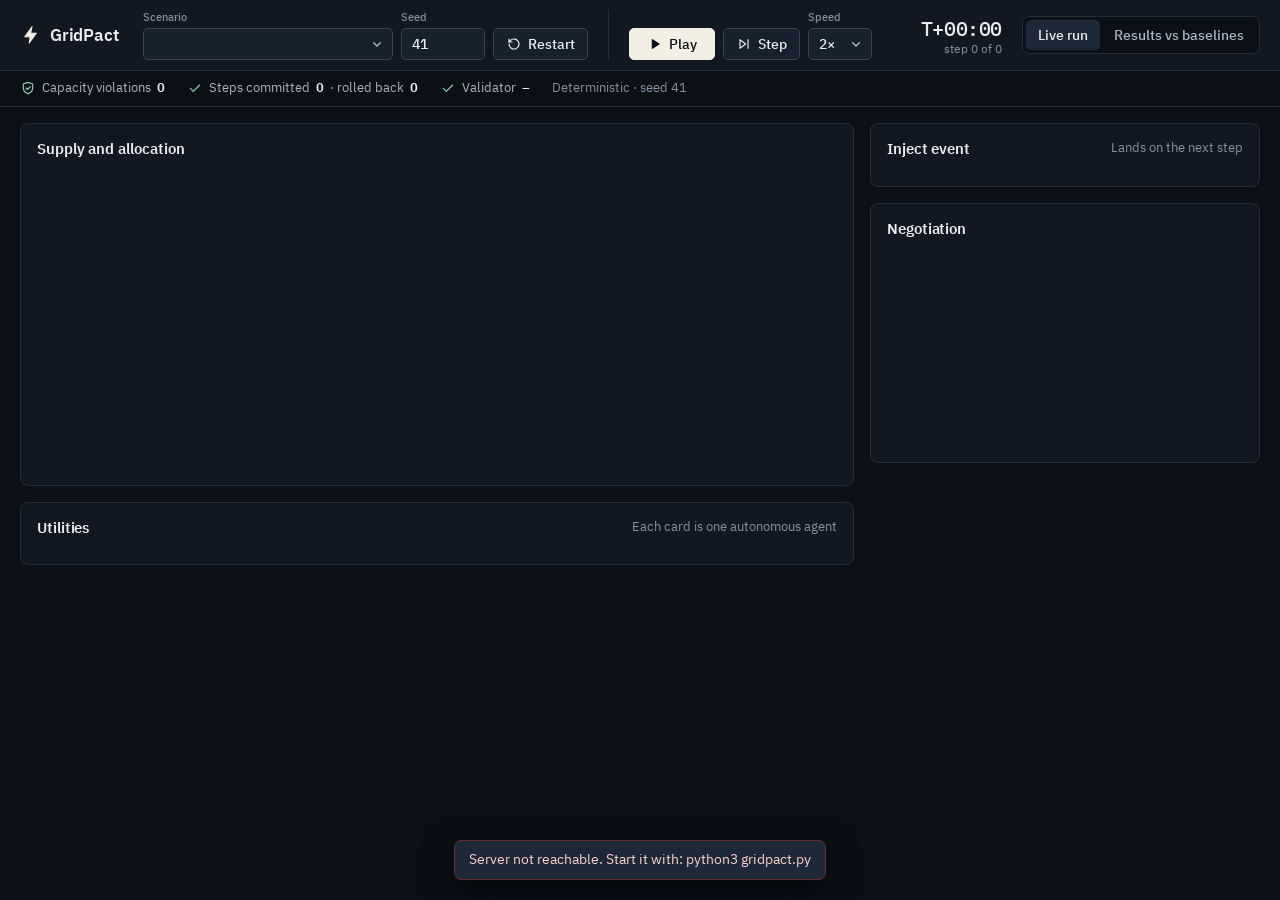
==== web/index.html @ be830354 "Phase A: simulation engine, negotiating agents, validator, invariant tests, dashboard - Python stdli" ====
<!doctype html>
<html lang="en">
<head>
<meta charset="utf-8">
<meta name="viewport" content="width=device-width, initial-scale=1">
<title>GridPact</title>
<meta name="description" content="Decentralized power negotiation between city utilities during a disaster.">
<link rel="icon" href="data:image/svg+xml,%3Csvg xmlns='http://www.w3.org/2000/svg' viewBox='0 0 32 32'%3E%3Crect width='32' height='32' rx='7' fill='%230b1017'/%3E%3Cpath d='M18 4 8 18h7l-2 10 11-15h-7z' fill='%23f3efe4'/%3E%3C/svg%3E">
<link rel="stylesheet" href="styles.css">
</head>
<body>
<svg width="0" height="0" style="position:absolute" aria-hidden="true">
  <defs>
    <!-- One authored icon set: 24px grid, 1.75 stroke, round joins. -->
    <symbol id="i-hospital" viewBox="0 0 24 24"><rect x="4" y="4" width="16" height="16" rx="3"/><path d="M12 8v8M8 12h8"/></symbol>
    <symbol id="i-water" viewBox="0 0 24 24"><path d="M12 3.5c3.2 4 5.5 7.2 5.5 10.2a5.5 5.5 0 0 1-11 0c0-3 2.3-6.2 5.5-10.2Z"/></symbol>
    <symbol id="i-emergency" viewBox="0 0 24 24"><path d="M7 17v-5a5 5 0 0 1 10 0v5"/><path d="M5 17h14v3H5zM12 3v2M4.2 7.2l1.4 1.4M19.8 7.2l-1.4 1.4"/></symbol>
    <symbol id="i-telecom" viewBox="0 0 24 24"><path d="M12 10v11M9 21h6M8.5 7.5a5 5 0 0 0 0 5M15.5 7.5a5 5 0 0 1 0 5M6 5a8.5 8.5 0 0 0 0 10M18 5a8.5 8.5 0 0 1 0 10"/><circle cx="12" cy="10" r="1.2"/></symbol>
    <symbol id="i-shelter" viewBox="0 0 24 24"><path d="M3.5 11 12 4l8.5 7M6 9.5V20h12V9.5M10 20v-5h4v5"/></symbol>
    <symbol id="i-play" viewBox="0 0 24 24"><path d="M8 5.5v13l10-6.5z"/></symbol>
    <symbol id="i-pause" viewBox="0 0 24 24"><path d="M8.5 5.5v13M15.5 5.5v13"/></symbol>
    <symbol id="i-step" viewBox="0 0 24 24"><path d="M6 5.5v13l8.5-6.5zM18 5.5v13"/></symbol>
    <symbol id="i-reset" viewBox="0 0 24 24"><path d="M4.5 12a7.5 7.5 0 1 0 2.2-5.3L4.5 9"/><path d="M4.5 4.5V9H9"/></symbol>
    <symbol id="i-down" viewBox="0 0 24 24"><path d="M12 5v14M6.5 13.5 12 19l5.5-5.5"/></symbol>
    <symbol id="i-lock" viewBox="0 0 24 24"><rect x="5.5" y="10.5" width="13" height="9.5" rx="2"/><path d="M8.5 10.5V8a3.5 3.5 0 0 1 7 0v2.5"/></symbol>
    <symbol id="i-check" viewBox="0 0 24 24"><path d="m5 12.5 4.5 4.5L19 7.5"/></symbol>
    <symbol id="i-alert" viewBox="0 0 24 24"><path d="M12 4 2.8 19.5h18.4z"/><path d="M12 10v4.5M12 17.2v.1"/></symbol>
    <symbol id="i-x" viewBox="0 0 24 24"><path d="M6.5 6.5l11 11M17.5 6.5l-11 11"/></symbol>
    <symbol id="i-bolt" viewBox="0 0 24 24"><path d="M13 3 5 14h6l-1 7 8-11h-6z"/></symbol>
    <symbol id="i-shield" viewBox="0 0 24 24"><path d="M12 3.5 5 6v5.5c0 4.3 3 7.6 7 9 4-1.4 7-4.7 7-9V6z"/><path d="m9 12 2.2 2.2L15.5 10"/></symbol>
    <symbol id="i-handshake" viewBox="0 0 24 24"><path d="M3 12.5 7 8.5l3 1 2-1.5 3 .2 6 4.3M3 12.5l5.5 5 1.5-1.5 1.5 1.5 1.5-1.5 1.5 1.5 4.5-4.5M10 9.5l-2.5 3 1.5 1.5"/></symbol>
    <pattern id="hatch" width="7" height="7" patternUnits="userSpaceOnUse" patternTransform="rotate(45)">
      <rect width="7" height="7" fill="var(--deficit-bg)"/>
      <line x1="0.5" y1="0" x2="0.5" y2="7" stroke="var(--deficit)" stroke-width="1.2" stroke-opacity="0.6"/>
    </pattern>
  </defs>
</svg>

<header class="bar">
  <div class="brand">
    <svg class="brand-mark" viewBox="0 0 24 24" aria-hidden="true"><use href="#i-bolt"/></svg>
    <span class="brand-name">GridPact</span>
  </div>

  <div class="run-setup" role="group" aria-label="Run setup">
    <label class="field">
      <span class="field-label">Scenario</span>
      <select id="scenario"></select>
    </label>
    <label class="field field-seed">
      <span class="field-label">Seed</span>
      <input id="seed" type="number" inputmode="numeric" min="0" max="999999" value="41">
    </label>
    <button id="restart" class="btn" type="button" title="Start a fresh run with this scenario and seed">
      <svg aria-hidden="true"><use href="#i-reset"/></svg><span>Restart</span>
    </button>
  </div>

  <div class="transport" role="group" aria-label="Playback">
    <button id="play" class="btn btn-primary" type="button" aria-pressed="false">
      <svg aria-hidden="true"><use href="#i-play"/></svg><span>Play</span>
    </button>
    <button id="step" class="btn" type="button" title="Advance one 15-minute step (→ key)">
      <svg aria-hidden="true"><use href="#i-step"/></svg><span>Step</span>
    </button>
    <label class="field field-speed">
      <span class="field-label">Speed</span>
      <select id="speed">
        <option value="900">1×</option>
        <option value="450" selected>2×</option>
        <option value="200">4×</option>
        <option value="80">10×</option>
      </select>
    </label>
  </div>

  <div class="clock" aria-live="polite">
    <span class="clock-time" id="clock">T+00:00</span>
    <span class="clock-sub" id="clock-sub">step 0 of 0</span>
  </div>

  <nav class="tabs" role="tablist" aria-label="View">
    <button role="tab" id="tab-live" class="tab" aria-selected="true" aria-controls="view-live">Live run</button>
    <button role="tab" id="tab-results" class="tab" aria-selected="false" aria-controls="view-results">Results vs baselines</button>
  </nav>
</header>

<div class="guarantees" aria-label="Hard guarantees, checked every step">
  <span class="g-item" id="g-capacity"><svg aria-hidden="true"><use href="#i-shield"/></svg>Capacity violations <b id="g-viol">0</b></span>
  <span class="g-item" id="g-atomic"><svg aria-hidden="true"><use href="#i-check"/></svg>Steps committed <b id="g-commit">0</b> · rolled back <b id="g-roll">0</b></span>
  <span class="g-item"><svg aria-hidden="true"><use href="#i-check"/></svg>Validator <b id="g-checks">–</b></span>
  <span class="g-item g-seed" id="g-seed">Deterministic · seed 41</span>
</div>

<main>
  <section id="view-live" class="view view-live" role="tabpanel" aria-labelledby="tab-live">
    <div class="col-main">
      <section class="panel panel-chart" aria-labelledby="chart-title">
        <div class="panel-head">
          <div>
            <h2 id="chart-title">Supply and allocation</h2>
            <p class="scenario-desc" id="scenario-desc"></p>
          </div>
          <div class="chart-readout" id="readout"></div>
        </div>
        <div class="legend" id="legend"></div>
        <div class="chart" id="chart" role="img" aria-label="Power supply and allocations over time"></div>
      </section>

      <section class="panel panel-agents" aria-labelledby="agents-title">
        <div class="panel-head">
          <h2 id="agents-title">Utilities</h2>
          <span class="panel-note" id="agents-note">Each card is one autonomous agent</span>
        </div>
        <div id="agents" class="agents"></div>
      </section>
    </div>

    <aside class="col-side">
      <section class="panel panel-inject" aria-labelledby="inject-title">
        <div class="panel-head">
          <h2 id="inject-title">Inject event</h2>
          <span class="panel-note">Lands on the next step</span>
        </div>
        <div id="inject" class="inject-list"></div>
        <div id="inject-queue" class="inject-queue" aria-live="polite"></div>
      </section>

      <section class="panel panel-log" aria-labelledby="log-title">
        <div class="panel-head">
          <h2 id="log-title">Negotiation</h2>
          <button id="narrate" class="btn btn-small" type="button" hidden>Narrate step</button>
        </div>
        <div id="narration" class="narration" hidden></div>
        <div id="log" class="log" tabindex="0" aria-label="Negotiation log, newest first"></div>
      </section>
    </aside>
  </section>

  <section id="view-results" class="view view-results" role="tabpanel" aria-labelledby="tab-results" hidden>
    <div id="results"></div>
  </section>
</main>

<div id="toast" class="toast" role="status" aria-live="polite" hidden></div>
<script src="charts.js"></script>
<script src="app.js"></script>
</body>
</html>
---- web/styles.css ----
/* GridPact: night-shift grid control room.
   Ink-blue ground, ivory for the system's own voice, amber/red only for real
   trouble. Agent hues are a validated CVD-safe order (blue, aqua, violet,
   magenta, green) that deliberately avoids the status hues. */

@font-face { font-family: "Plex"; src: url("fonts/plex-sans-400.woff2") format("woff2"); font-weight: 400; font-display: swap; }
@font-face { font-family: "Plex"; src: url("fonts/plex-sans-500.woff2") format("woff2"); font-weight: 500; font-display: swap; }
@font-face { font-family: "Plex"; src: url("fonts/plex-sans-600.woff2") format("woff2"); font-weight: 600; font-display: swap; }
@font-face { font-family: "Plex Mono"; src: url("fonts/plex-mono-400.woff2") format("woff2"); font-weight: 400; font-display: swap; }
@font-face { font-family: "Plex Mono"; src: url("fonts/plex-mono-500.woff2") format("woff2"); font-weight: 500; font-display: swap; }

:root {
  color-scheme: dark;
  --bg: #0b1017;
  --panel: #111822;
  --panel-2: #17202d;
  --panel-3: #1d2838;
  --line: #222e3e;
  --line-strong: #33445b;
  --text: #e8ecf1;
  --text-2: #aab5c3;
  --text-3: #8592a3;
  --ivory: #f3efe4;
  --ivory-ink: #0b1017;

  --stress: #eba83f;
  --stress-bg: #2a2214;
  --fail: #f2706a;
  --fail-bg: #2e1718;
  --ok: #8fd0b0;

  --deficit: #f2706a;
  --deficit-bg: rgba(242, 112, 106, 0.06);

  --s-hospital: #3987e5;
  --s-water: #199e70;
  --s-emergency: #9085e9;
  --s-telecom: #d55181;
  --s-shelter: #0ca30c;

  --r: 8px;
  --r-sm: 5px;
  --font: "Plex", ui-sans-serif, system-ui, -apple-system, "Segoe UI", sans-serif;
  --mono: "Plex Mono", ui-monospace, "SF Mono", Menlo, monospace;
  --ease: cubic-bezier(0.16, 1, 0.3, 1);
}

* { box-sizing: border-box; }
[hidden] { display: none !important; }
html, body { margin: 0; }
body {
  background: var(--bg);
  color: var(--text);
  font: 400 14px/1.45 var(--font);
  font-variant-numeric: tabular-nums;
  -webkit-font-smoothing: antialiased;
  min-height: 100vh;
}
::selection { background: var(--ivory); color: var(--ivory-ink); }
:focus-visible { outline: 2px solid var(--ivory); outline-offset: 2px; border-radius: 4px; }
* { scrollbar-width: thin; scrollbar-color: var(--line-strong) transparent; }
::-webkit-scrollbar { width: 8px; height: 8px; }
::-webkit-scrollbar-thumb { background: var(--line-strong); border-radius: 8px; }
::-webkit-scrollbar-track { background: transparent; }

svg { width: 18px; height: 18px; fill: none; stroke: currentColor; stroke-width: 1.75; stroke-linecap: round; stroke-linejoin: round; flex: none; }

h1, h2, h3 { margin: 0; font-weight: 600; letter-spacing: -0.005em; }
h2 { font-size: 15px; }
b { font-weight: 600; }

/* ---------------- header bar ---------------- */
.bar {
  display: flex; align-items: center; gap: 20px; flex-wrap: wrap;
  padding: 10px 20px;
  background: var(--panel);
  border-bottom: 1px solid var(--line);
  position: sticky; top: 0; z-index: 10;
}
.brand { display: flex; align-items: center; gap: 8px; margin-right: 4px; }
.brand-mark { width: 22px; height: 22px; fill: var(--ivory); stroke: var(--ivory); stroke-width: 1; }
.brand-name { font-weight: 600; font-size: 17px; letter-spacing: -0.01em; }

.run-setup, .transport { display: flex; align-items: flex-end; gap: 8px; }
.transport { padding-left: 20px; border-left: 1px solid var(--line); }
.field { display: flex; flex-direction: column; gap: 2px; }
.field-label { font-size: 11px; color: var(--text-3); font-weight: 500; }
select, input {
  font: 500 13.5px var(--font); color: var(--text);
  background: var(--panel-2); border: 1px solid var(--line-strong); border-radius: var(--r-sm);
  height: 32px; padding: 0 10px;
}
select { padding-right: 28px; appearance: none; cursor: pointer;
  background-image: url("data:image/svg+xml,%3Csvg xmlns='http://www.w3.org/2000/svg' viewBox='0 0 24 24' fill='none' stroke='%23aab5c3' stroke-width='2' stroke-linecap='round'%3E%3Cpath d='m7 10 5 5 5-5'/%3E%3C/svg%3E");
  background-repeat: no-repeat; background-position: right 7px center; background-size: 16px; }
#scenario { min-width: 250px; }
.field-seed input { width: 84px; }
select:hover, input:hover { border-color: #46597a; }

.btn {
  display: inline-flex; align-items: center; gap: 6px;
  height: 32px; padding: 0 12px;
  font: 500 13.5px var(--font); color: var(--text);
  background: var(--panel-2); border: 1px solid var(--line-strong); border-radius: var(--r-sm);
  cursor: pointer; transition: background-color .15s var(--ease), border-color .15s var(--ease);
}
.btn svg { width: 16px; height: 16px; }
.btn:hover { background: var(--panel-3); border-color: #46597a; }
.btn:active { transform: translateY(1px); }
.btn:disabled { opacity: .45; cursor: not-allowed; transform: none; }
.btn-primary { background: var(--ivory); color: var(--ivory-ink); border-color: var(--ivory); min-width: 86px; justify-content: center; }
.btn-primary svg { fill: currentColor; }
.btn-primary:hover { background: #fffaf0; border-color: #fffaf0; }
.btn-small { height: 28px; padding: 0 10px; font-size: 12.5px; }

.clock { display: flex; flex-direction: column; line-height: 1.15; margin-left: auto; text-align: right; }
.clock-time { font: 500 20px var(--mono); letter-spacing: -0.02em; }
.clock-sub { font-size: 12px; color: var(--text-3); }

.tabs { display: flex; gap: 2px; background: var(--bg); padding: 3px; border-radius: 7px; border: 1px solid var(--line); }
.tab { font: 500 13.5px var(--font); color: var(--text-2); background: none; border: 0; padding: 6px 12px; border-radius: 5px; cursor: pointer; }
.tab:hover { color: var(--text); }
.tab[aria-selected="true"] { background: var(--panel-3); color: var(--text); }

/* ---------------- guarantees strip ---------------- */
.guarantees {
  display: flex; align-items: center; gap: 22px; flex-wrap: wrap;
  padding: 8px 20px; border-bottom: 1px solid var(--line);
  font-size: 13px; color: var(--text-2);
}
.g-item { display: inline-flex; align-items: center; gap: 6px; }
.g-item svg { width: 16px; height: 16px; color: var(--ok); }
.g-item b { color: var(--text); }
.g-item.is-bad svg, .g-item.is-bad b { color: var(--fail); }
.g-seed { color: var(--text-3); }
.scenario-desc { color: var(--text-3); font-size: 12.5px; margin: 3px 0 0; max-width: 72ch; line-height: 1.45; }

/* ---------------- layout ---------------- */
main { padding: 16px 20px 28px; }
.view-live { display: grid; grid-template-columns: minmax(0, 1fr) 390px; gap: 16px; align-items: start; }
.col-main, .col-side { display: flex; flex-direction: column; gap: 16px; min-width: 0; }
.col-side { position: sticky; top: 112px; max-height: calc(100vh - 128px); }

.panel { background: var(--panel); border: 1px solid var(--line); border-radius: var(--r); padding: 14px 16px 16px; min-width: 0; }
.panel-head { display: flex; align-items: flex-start; justify-content: space-between; gap: 12px; margin-bottom: 10px; }
.panel-note { font-size: 12.5px; color: var(--text-3); }

/* ---------------- chart ---------------- */
.chart-readout { padding-top: 1px; font-size: 13px; color: var(--text-2); display: flex; gap: 16px; flex-wrap: wrap; justify-content: flex-end; }
.chart-readout b { color: var(--text); font-weight: 600; }
.chart-readout .short b { color: var(--deficit); }
.legend { display: flex; flex-wrap: wrap; gap: 6px 16px; font-size: 12.5px; color: var(--text-2); margin-bottom: 6px; }
.legend span { display: inline-flex; align-items: center; gap: 6px; }
.sw { width: 12px; height: 12px; border-radius: 3px; display: inline-block; }
.sw-line { width: 16px; height: 0; border-top: 2px solid var(--ivory); border-radius: 0; }
.sw-dash { width: 16px; height: 0; border-top: 2px dashed var(--text-2); border-radius: 0; }
.sw-hatch { background: repeating-linear-gradient(45deg, rgba(242,112,106,.8) 0 1.5px, rgba(242,112,106,.12) 1.5px 4.5px); }
.chart { position: relative; height: 290px; }
svg.plot { width: 100%; height: 100%; display: block; stroke: none; fill: none; overflow: visible; }
.axis text { font: 400 11.5px var(--font); fill: var(--text-3); }
.grid line { stroke: var(--line); stroke-width: 1; }
.tooltip {
  position: absolute; pointer-events: none; z-index: 5;
  background: #0d141d; border: 1px solid var(--line-strong); border-radius: 6px;
  padding: 8px 10px; font-size: 12.5px; min-width: 190px;
  box-shadow: 0 8px 24px rgba(0,0,0,.45);
}
.tooltip .tt-h { font-weight: 600; margin-bottom: 4px; }
.tooltip .tt-r { display: flex; justify-content: space-between; gap: 14px; color: var(--text-2); }
.tooltip .tt-r b { color: var(--text); font-weight: 500; }
.tooltip .tt-r .sw { margin-right: 6px; vertical-align: -1px; }
.chart-empty { position: absolute; inset: 0; display: grid; place-items: center; color: var(--text-3); font-size: 13.5px; pointer-events: none; }

/* ---------------- agent cards ---------------- */
.agents { display: grid; grid-template-columns: repeat(auto-fill, minmax(230px, 1fr)); gap: 12px; }
.agent {
  background: var(--panel-2); border: 1px solid var(--line); border-radius: var(--r);
  padding: 12px 14px 13px; display: flex; flex-direction: column; gap: 10px;
  transition: background-color .4s var(--ease), border-color .4s var(--ease);
}
.agent.is-stressed { border-color: #4a3c22; }
.agent.is-failed { background: var(--fail-bg); border-color: #5c2a2a; }
.agent-head { display: flex; align-items: center; gap: 8px; }
.agent-icon { width: 26px; height: 26px; border-radius: 6px; display: grid; place-items: center; background: color-mix(in srgb, var(--c) 18%, transparent); color: var(--c); }
.agent-icon svg { width: 17px; height: 17px; }
.agent-name { font-weight: 600; font-size: 14.5px; line-height: 1.25; flex: 1; min-width: 0; }
.agent-head { align-items: flex-start; }
.agent-head .agent-icon, .agent-head .status { margin-top: -1px; }

.status { display: inline-flex; align-items: center; gap: 4px; font: 600 11.5px var(--font); letter-spacing: .03em; padding: 2px 7px 2px 5px; border-radius: 99px; white-space: nowrap; }
.status svg { width: 13px; height: 13px; stroke-width: 2.25; }
.status-OK { color: var(--ok); background: rgba(143, 208, 176, .1); }
.status-STRESSED { color: var(--stress); background: var(--stress-bg); }
.status-FAILED { color: var(--fail); background: rgba(242, 112, 106, .14); }

.metric-row { display: flex; justify-content: space-between; align-items: baseline; font-size: 12.5px; color: var(--text-2); }
.metric-row b { font-size: 14px; color: var(--text); font-weight: 600; }
.metric-row .of { color: var(--text-3); font-weight: 400; }
.meter { position: relative; height: 8px; background: var(--bg); border-radius: 4px; margin-top: 5px; }
.meter-fill { position: absolute; left: 0; top: 0; bottom: 0; border-radius: 4px; background: var(--c); transition: width .35s var(--ease); }
.meter-mark { position: absolute; top: -3px; bottom: -3px; width: 2px; background: var(--text); border-radius: 1px; }
.meter-reserve .meter-fill { background: var(--text-2); }
.meter-reserve.is-low .meter-fill { background: var(--stress); }
.meter-reserve.is-empty .meter-fill { background: var(--fail); }
.agent-foot { display: flex; justify-content: space-between; gap: 8px; font-size: 12.5px; color: var(--text-2); border-top: 1px solid var(--line); padding-top: 9px; }
.agent-foot b { color: var(--text); font-weight: 600; }
.agent-act { font-size: 12.5px; color: var(--text-2); min-height: 18px; display: flex; align-items: center; gap: 5px; }
.agent-act svg { width: 14px; height: 14px; }
.agent-act.act-concede { color: var(--text); }
.agent-act.act-hold svg { color: var(--stress); }
.agent-act.act-fail { color: var(--fail); }
.credits-up { color: var(--ok); font-weight: 600; }
.credits-down { color: var(--text-3); font-weight: 600; }
.nowrap { white-space: nowrap; }
.metric-row > span:first-child { white-space: nowrap; }

/* compact table for many agents */
.agent-table { width: 100%; border-collapse: collapse; font-size: 13px; }
.agent-table th { text-align: left; font-weight: 500; font-size: 12px; color: var(--text-3); padding: 0 8px 6px; border-bottom: 1px solid var(--line); white-space: nowrap; }
.agent-table td { padding: 6px 8px; border-bottom: 1px solid var(--line); vertical-align: middle; }
.agent-table tr.is-failed td { background: var(--fail-bg); }
.agent-table .num { text-align: right; white-space: nowrap; }
.agent-table .cell-name { display: flex; align-items: center; gap: 8px; white-space: nowrap; }
.agent-table .meter { margin-top: 0; min-width: 90px; }
.kind-dot { width: 9px; height: 9px; border-radius: 2px; background: var(--c); flex: none; }

/* ---------------- inject ---------------- */
.panel-inject { flex: none; }
.inject-list { display: flex; flex-direction: column; gap: 6px; }
.inject-btn {
  display: flex; align-items: center; gap: 9px; text-align: left; width: 100%;
  font: 500 13px/1.3 var(--font); color: var(--text);
  background: var(--panel-2); border: 1px solid var(--line); border-radius: var(--r-sm);
  padding: 8px 10px; cursor: pointer; transition: border-color .15s var(--ease), background-color .15s var(--ease);
}
.inject-btn svg { width: 16px; height: 16px; color: var(--stress); }
.inject-btn:hover { border-color: #5a4a2c; background: var(--stress-bg); }
.inject-btn:disabled { opacity: .45; cursor: not-allowed; }
.inject-queue { font-size: 12.5px; color: var(--stress); margin-top: 8px; min-height: 0; }
.inject-queue:empty { display: none; }

/* ---------------- log ---------------- */
.panel-log { display: flex; flex-direction: column; min-height: 260px; flex: 1; overflow: hidden; }
.log { overflow-y: auto; flex: 1; margin: 0 -16px -16px; padding: 0 16px 16px; }
.log-step { padding: 10px 0 12px; border-top: 1px solid var(--line); }
.log-step:first-child { border-top: 0; padding-top: 2px; }
.log-step-head { display: flex; align-items: baseline; gap: 8px; margin-bottom: 6px; }
.log-time { font: 500 13px var(--mono); color: var(--text); }
.log-tag { font-size: 12px; color: var(--text-3); }
.log-tag.is-contested { color: var(--deficit); }
.log-event { font-size: 12.5px; color: var(--stress); display: flex; gap: 6px; align-items: flex-start; margin: 2px 0 6px; }
.log-event svg { width: 14px; height: 14px; margin-top: 2px; }
.log-line { display: grid; grid-template-columns: 26px 1fr; gap: 6px; font-size: 13px; line-height: 1.4; padding: 2.5px 0; color: var(--text-2); }
.log-round { font: 500 11px var(--mono); color: var(--text-3); padding-top: 2px; }
.log-line.k-concede { color: var(--text); }
.log-line.k-hold { color: var(--stress); }
.log-line.k-fallback, .log-line.k-reject, .log-line.k-short { color: var(--fail); }
.log-line.k-agree { color: var(--ok); }
.log-line.k-credit { color: var(--text-2); }
.log-step.is-old .log-line { font-size: 12.5px; }
.log-validator { display: flex; flex-wrap: wrap; gap: 4px 10px; margin-top: 6px; font-size: 11.5px; color: var(--text-3); }
.log-validator span { display: inline-flex; align-items: center; gap: 3px; }
.log-validator svg { width: 12px; height: 12px; color: var(--ok); stroke-width: 2.5; }
.log-validator .bad svg { color: var(--fail); }
.log-empty { color: var(--text-3); font-size: 13px; padding: 4px 0; }
.narration { font-size: 13px; line-height: 1.5; background: var(--panel-2); border: 1px solid var(--line); border-radius: var(--r-sm); padding: 9px 11px; margin-bottom: 10px; color: var(--text); }
.narration small { display: block; color: var(--text-3); margin-top: 4px; font-size: 11.5px; }

/* ---------------- results ---------------- */
.results-wrap { max-width: 1320px; margin: 0 auto; display: flex; flex-direction: column; gap: 16px; }
.results-head { display: flex; justify-content: space-between; align-items: flex-end; gap: 20px; flex-wrap: wrap; padding: 6px 2px 2px; }
.headline { font-size: 26px; line-height: 1.25; font-weight: 600; letter-spacing: -0.015em; max-width: 34ch; text-wrap: balance; }
.headline em { font-style: normal; color: var(--ivory); background: linear-gradient(transparent 62%, rgba(243,239,228,.14) 62%); }
.results-sub { color: var(--text-2); font-size: 13.5px; max-width: 75ch; margin-top: 6px; }
.results-grid { display: grid; grid-template-columns: minmax(0, 1.35fr) minmax(0, 1fr); gap: 16px; align-items: start; }
.cmp-table { width: 100%; border-collapse: collapse; font-size: 13.5px; }
.cmp-table th, .cmp-table td { padding: 8px 10px; border-bottom: 1px solid var(--line); text-align: right; white-space: nowrap; }
.cmp-table th:first-child, .cmp-table td:first-child { text-align: left; white-space: normal; }
.cmp-table thead th { font-size: 12.5px; font-weight: 500; color: var(--text-2); vertical-align: bottom; }
.cmp-table thead th.col-gp { color: var(--ivory); font-weight: 600; }
.cmp-table td.col-gp { background: rgba(243,239,228,.045); color: var(--text); font-weight: 600; }
.cmp-table td { color: var(--text-2); }
.cmp-table td .best { color: var(--text); }
.cmp-table td .best::after { content: ""; display: inline-block; width: 6px; height: 6px; border-radius: 50%; background: var(--ok); margin-left: 6px; vertical-align: 2px; }
.cmp-table .metric-name { color: var(--text); font-weight: 500; }
.cmp-table .metric-hint { display: block; font-size: 11.5px; color: var(--text-3); font-weight: 400; }
.cmp-table tr.row-guarantee td { color: var(--text); }
.results-note { font-size: 12.5px; color: var(--text-3); margin-top: 10px; line-height: 1.5; }
.delta { display: inline-block; font-size: 12px; font-weight: 600; padding: 1px 6px; border-radius: 4px; margin-left: 6px; }
.delta-good { color: var(--ok); background: rgba(143,208,176,.1); }
.delta-bad { color: var(--fail); background: rgba(242,112,106,.12); }
.cmp-chart { height: 280px; position: relative; }
.outage-table { width: 100%; border-collapse: collapse; font-size: 13px; margin-top: 4px; }
.outage-table th, .outage-table td { padding: 6px 8px; border-bottom: 1px solid var(--line); text-align: right; }
.outage-table th:first-child, .outage-table td:first-child { text-align: left; }
.outage-table th { font-weight: 500; font-size: 12px; color: var(--text-3); }
.outage-table td { color: var(--text-2); }
.outage-table td.col-gp { color: var(--text); font-weight: 600; }
.loading { color: var(--text-3); padding: 40px 4px; font-size: 14px; }

/* ---------------- toast ---------------- */
.toast { position: fixed; bottom: 20px; left: 50%; transform: translateX(-50%); background: var(--panel-3); border: 1px solid var(--line-strong); color: var(--text); padding: 9px 14px; border-radius: 7px; font-size: 13.5px; box-shadow: 0 10px 30px rgba(0,0,0,.5); z-index: 20; }
.toast.is-error { border-color: #6b2f2f; color: #ffd2cf; }

/* ---------------- responsive ---------------- */
@media (max-width: 1180px) {
  .view-live { grid-template-columns: minmax(0, 1fr); }
  .col-side { position: static; max-height: none; }
  .panel-log { max-height: 520px; }
  .results-grid { grid-template-columns: minmax(0, 1fr); }
  .clock { margin-left: 0; }
}
@media (max-width: 720px) {
  .bar, .guarantees, main { padding-left: 16px; padding-right: 16px; }
  .transport { padding-left: 0; border-left: 0; }
  #scenario { min-width: 0; width: 100%; }
  .run-setup { flex-wrap: wrap; }
  .headline { font-size: 21px; }
  .cmp-wrap { overflow-x: auto; }
}
@media (prefers-reduced-motion: reduce) {
  *, *::before, *::after { transition: none !important; animation: none !important; }
}
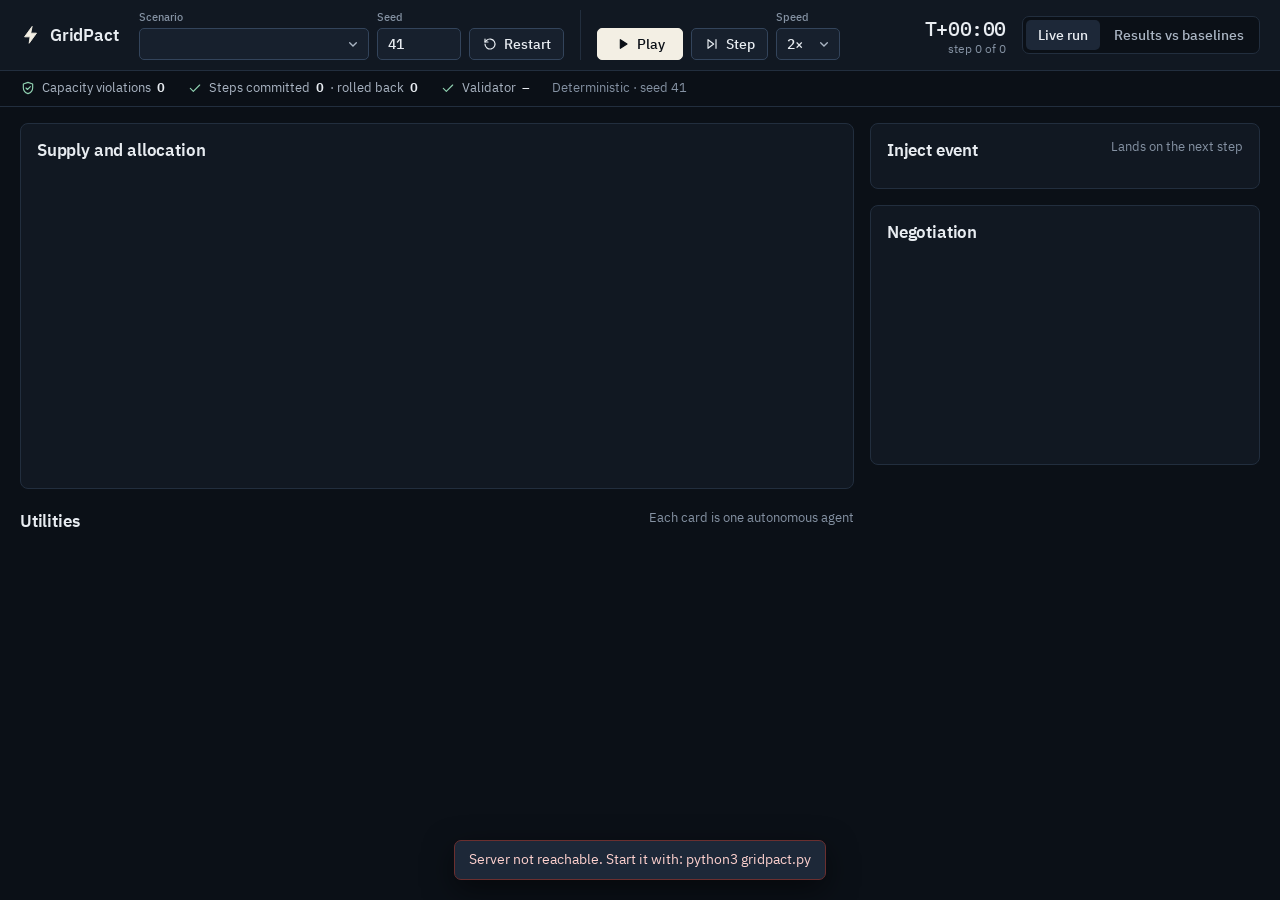
==== commit 4882b697: "Phase C: optional LLM narration, ALGORITHM/ARCHITECTURE docs, Impeccable audit + critique fixes - na" ====
--- a/web/index.html
+++ b/web/index.html
@@ -30,7 +30,7 @@
     <symbol id="i-shield" viewBox="0 0 24 24"><path d="M12 3.5 5 6v5.5c0 4.3 3 7.6 7 9 4-1.4 7-4.7 7-9V6z"/><path d="m9 12 2.2 2.2L15.5 10"/></symbol>
     <symbol id="i-handshake" viewBox="0 0 24 24"><path d="M3 12.5 7 8.5l3 1 2-1.5 3 .2 6 4.3M3 12.5l5.5 5 1.5-1.5 1.5 1.5 1.5-1.5 1.5 1.5 4.5-4.5M10 9.5l-2.5 3 1.5 1.5"/></symbol>
     <pattern id="hatch" width="7" height="7" patternUnits="userSpaceOnUse" patternTransform="rotate(45)">
-      <rect width="7" height="7" fill="var(--deficit-bg)"/>
+      <rect width="7" height="7" fill="var(--deficit-bg)" stroke="none"/>
       <line x1="0.5" y1="0" x2="0.5" y2="7" stroke="var(--deficit)" stroke-width="1.2" stroke-opacity="0.6"/>
     </pattern>
   </defs>
--- a/web/styles.css
+++ b/web/styles.css
@@ -29,14 +29,14 @@
   --fail-bg: #2e1718;
   --ok: #8fd0b0;
 
-  --deficit: #f2706a;
-  --deficit-bg: rgba(242, 112, 106, 0.06);
+  --deficit: #c9d2dd;            /* neutral: scarcity is the normal crisis state, not an alarm */
+  --deficit-bg: rgba(201, 210, 221, 0.05);
 
   --s-hospital: #3987e5;
   --s-water: #199e70;
   --s-emergency: #9085e9;
   --s-telecom: #d55181;
-  --s-shelter: #0ca30c;
+  --s-shelter: #d95926;
 
   --r: 8px;
   --r-sm: 5px;
@@ -66,23 +66,24 @@
 svg { width: 18px; height: 18px; fill: none; stroke: currentColor; stroke-width: 1.75; stroke-linecap: round; stroke-linejoin: round; flex: none; }
 
 h1, h2, h3 { margin: 0; font-weight: 600; letter-spacing: -0.005em; }
-h2 { font-size: 15px; }
+h2 { font-size: 17px; letter-spacing: -0.01em; }
 b { font-weight: 600; }
 
 /* ---------------- header bar ---------------- */
 .bar {
-  display: flex; align-items: center; gap: 20px; flex-wrap: wrap;
+  display: flex; align-items: center; gap: 12px 16px; flex-wrap: wrap;
   padding: 10px 20px;
   background: var(--panel);
   border-bottom: 1px solid var(--line);
   position: sticky; top: 0; z-index: 10;
 }
+.btn-done { background: var(--ivory); color: var(--ivory-ink); }
 .brand { display: flex; align-items: center; gap: 8px; margin-right: 4px; }
 .brand-mark { width: 22px; height: 22px; fill: var(--ivory); stroke: var(--ivory); stroke-width: 1; }
 .brand-name { font-weight: 600; font-size: 17px; letter-spacing: -0.01em; }
 
 .run-setup, .transport { display: flex; align-items: flex-end; gap: 8px; }
-.transport { padding-left: 20px; border-left: 1px solid var(--line); }
+.transport { padding-left: 16px; border-left: 1px solid var(--line); }
 .field { display: flex; flex-direction: column; gap: 2px; }
 .field-label { font-size: 11px; color: var(--text-3); font-weight: 500; }
 select, input {
@@ -93,7 +94,7 @@
 select { padding-right: 28px; appearance: none; cursor: pointer;
   background-image: url("data:image/svg+xml,%3Csvg xmlns='http://www.w3.org/2000/svg' viewBox='0 0 24 24' fill='none' stroke='%23aab5c3' stroke-width='2' stroke-linecap='round'%3E%3Cpath d='m7 10 5 5 5-5'/%3E%3C/svg%3E");
   background-repeat: no-repeat; background-position: right 7px center; background-size: 16px; }
-#scenario { min-width: 250px; }
+#scenario { min-width: 230px; }
 .field-seed input { width: 84px; }
 select:hover, input:hover { border-color: #46597a; }
 
@@ -111,7 +112,7 @@
 .btn-primary { background: var(--ivory); color: var(--ivory-ink); border-color: var(--ivory); min-width: 86px; justify-content: center; }
 .btn-primary svg { fill: currentColor; }
 .btn-primary:hover { background: #fffaf0; border-color: #fffaf0; }
-.btn-small { height: 28px; padding: 0 10px; font-size: 12.5px; }
+.btn-small { height: 28px; padding: 0 10px; font-size: 13px; }
 
 .clock { display: flex; flex-direction: column; line-height: 1.15; margin-left: auto; text-align: right; }
 .clock-time { font: 500 20px var(--mono); letter-spacing: -0.02em; }
@@ -133,36 +134,38 @@
 .g-item b { color: var(--text); }
 .g-item.is-bad svg, .g-item.is-bad b { color: var(--fail); }
 .g-seed { color: var(--text-3); }
-.scenario-desc { color: var(--text-3); font-size: 12.5px; margin: 3px 0 0; max-width: 72ch; line-height: 1.45; }
+.scenario-desc { color: var(--text-2); font-size: 13px; margin: 4px 0 0; max-width: 64ch; line-height: 1.45; text-wrap: pretty; }
 
 /* ---------------- layout ---------------- */
 main { padding: 16px 20px 28px; }
 .view-live { display: grid; grid-template-columns: minmax(0, 1fr) 390px; gap: 16px; align-items: start; }
 .col-main, .col-side { display: flex; flex-direction: column; gap: 16px; min-width: 0; }
-.col-side { position: sticky; top: 112px; max-height: calc(100vh - 128px); }
+.col-side { position: sticky; top: 108px; max-height: calc(100vh - 128px); }
 
 .panel { background: var(--panel); border: 1px solid var(--line); border-radius: var(--r); padding: 14px 16px 16px; min-width: 0; }
 .panel-head { display: flex; align-items: flex-start; justify-content: space-between; gap: 12px; margin-bottom: 10px; }
-.panel-note { font-size: 12.5px; color: var(--text-3); }
+.panel-note { font-size: 13px; color: var(--text-3); }
+.panel-note .tick { display: inline-block; width: 2px; height: 11px; background: var(--text); vertical-align: -1px; margin: 0 3px; }
 
 /* ---------------- chart ---------------- */
 .chart-readout { padding-top: 1px; font-size: 13px; color: var(--text-2); display: flex; gap: 16px; flex-wrap: wrap; justify-content: flex-end; }
 .chart-readout b { color: var(--text); font-weight: 600; }
-.chart-readout .short b { color: var(--deficit); }
-.legend { display: flex; flex-wrap: wrap; gap: 6px 16px; font-size: 12.5px; color: var(--text-2); margin-bottom: 6px; }
+.chart-readout .short b { color: var(--text); }
+.legend { display: flex; flex-wrap: wrap; gap: 6px 16px; font-size: 13px; color: var(--text-2); margin-bottom: 6px; }
 .legend span { display: inline-flex; align-items: center; gap: 6px; }
 .sw { width: 12px; height: 12px; border-radius: 3px; display: inline-block; }
 .sw-line { width: 16px; height: 0; border-top: 2px solid var(--ivory); border-radius: 0; }
 .sw-dash { width: 16px; height: 0; border-top: 2px dashed var(--text-2); border-radius: 0; }
-.sw-hatch { background: repeating-linear-gradient(45deg, rgba(242,112,106,.8) 0 1.5px, rgba(242,112,106,.12) 1.5px 4.5px); }
+.sw-hatch { width: 12px; height: 12px; border-radius: 3px; overflow: hidden; vertical-align: middle; }
+.sw-hatch rect { stroke: none; }
 .chart { position: relative; height: 290px; }
 svg.plot { width: 100%; height: 100%; display: block; stroke: none; fill: none; overflow: visible; }
-.axis text { font: 400 11.5px var(--font); fill: var(--text-3); }
+.axis text { font: 400 12px var(--font); fill: var(--text-3); }
 .grid line { stroke: var(--line); stroke-width: 1; }
 .tooltip {
   position: absolute; pointer-events: none; z-index: 5;
   background: #0d141d; border: 1px solid var(--line-strong); border-radius: 6px;
-  padding: 8px 10px; font-size: 12.5px; min-width: 190px;
+  padding: 8px 10px; font-size: 13px; min-width: 190px;
   box-shadow: 0 8px 24px rgba(0,0,0,.45);
 }
 .tooltip .tt-h { font-weight: 600; margin-bottom: 4px; }
@@ -172,9 +175,11 @@
 .chart-empty { position: absolute; inset: 0; display: grid; place-items: center; color: var(--text-3); font-size: 13.5px; pointer-events: none; }
 
 /* ---------------- agent cards ---------------- */
-.agents { display: grid; grid-template-columns: repeat(auto-fill, minmax(230px, 1fr)); gap: 12px; }
+.agents { display: grid; grid-template-columns: repeat(auto-fit, minmax(185px, 1fr)); gap: 12px; }
+@keyframes hit { from { box-shadow: 0 0 0 2px var(--stress), 0 6px 20px rgba(0,0,0,.35); } to { box-shadow: 0 0 0 0 transparent, 0 6px 20px rgba(0,0,0,0); } }
+.agent.is-hit { animation: hit 1.6s var(--ease); }
 .agent {
-  background: var(--panel-2); border: 1px solid var(--line); border-radius: var(--r);
+  background: var(--panel); border: 1px solid var(--line); border-radius: var(--r);
   padding: 12px 14px 13px; display: flex; flex-direction: column; gap: 10px;
   transition: background-color .4s var(--ease), border-color .4s var(--ease);
 }
@@ -183,17 +188,19 @@
 .agent-head { display: flex; align-items: center; gap: 8px; }
 .agent-icon { width: 26px; height: 26px; border-radius: 6px; display: grid; place-items: center; background: color-mix(in srgb, var(--c) 18%, transparent); color: var(--c); }
 .agent-icon svg { width: 17px; height: 17px; }
-.agent-name { font-weight: 600; font-size: 14.5px; line-height: 1.25; flex: 1; min-width: 0; }
-.agent-head { align-items: flex-start; }
+.agent-name { font-weight: 600; font-size: 15px; line-height: 1.25; flex: 1; min-width: 0; }
+.agent-head { align-items: center; flex-wrap: wrap; row-gap: 6px; min-height: 0; }
+.agent-head::after { content: ""; flex-basis: 100%; order: 2; }
+.agent-head .status { order: 3; }
 .agent-head .agent-icon, .agent-head .status { margin-top: -1px; }
 
-.status { display: inline-flex; align-items: center; gap: 4px; font: 600 11.5px var(--font); letter-spacing: .03em; padding: 2px 7px 2px 5px; border-radius: 99px; white-space: nowrap; }
+.status { display: inline-flex; align-items: center; gap: 4px; font: 600 12px var(--font); letter-spacing: .02em; padding: 2px 7px 2px 5px; border-radius: 99px; white-space: nowrap; }
 .status svg { width: 13px; height: 13px; stroke-width: 2.25; }
 .status-OK { color: var(--ok); background: rgba(143, 208, 176, .1); }
 .status-STRESSED { color: var(--stress); background: var(--stress-bg); }
 .status-FAILED { color: var(--fail); background: rgba(242, 112, 106, .14); }
 
-.metric-row { display: flex; justify-content: space-between; align-items: baseline; font-size: 12.5px; color: var(--text-2); }
+.metric-row { display: flex; justify-content: space-between; align-items: baseline; font-size: 13px; color: var(--text-2); }
 .metric-row b { font-size: 14px; color: var(--text); font-weight: 600; }
 .metric-row .of { color: var(--text-3); font-weight: 400; }
 .meter { position: relative; height: 8px; background: var(--bg); border-radius: 4px; margin-top: 5px; }
@@ -202,9 +209,9 @@
 .meter-reserve .meter-fill { background: var(--text-2); }
 .meter-reserve.is-low .meter-fill { background: var(--stress); }
 .meter-reserve.is-empty .meter-fill { background: var(--fail); }
-.agent-foot { display: flex; justify-content: space-between; gap: 8px; font-size: 12.5px; color: var(--text-2); border-top: 1px solid var(--line); padding-top: 9px; }
+.agent-foot { display: flex; justify-content: space-between; gap: 8px; font-size: 13px; color: var(--text-2); border-top: 1px solid var(--line); padding-top: 9px; }
 .agent-foot b { color: var(--text); font-weight: 600; }
-.agent-act { font-size: 12.5px; color: var(--text-2); min-height: 18px; display: flex; align-items: center; gap: 5px; }
+.agent-act { font-size: 13px; color: var(--text-2); min-height: 18px; display: flex; align-items: center; gap: 5px; }
 .agent-act svg { width: 14px; height: 14px; }
 .agent-act.act-concede { color: var(--text); }
 .agent-act.act-hold svg { color: var(--stress); }
@@ -225,6 +232,8 @@
 .kind-dot { width: 9px; height: 9px; border-radius: 2px; background: var(--c); flex: none; }
 
 /* ---------------- inject ---------------- */
+.panel-agents { background: none; border: 0; padding: 4px 0 0; }
+.panel-agents .agent-table { background: var(--panel); border: 1px solid var(--line); border-radius: var(--r); }
 .panel-inject { flex: none; }
 .inject-list { display: flex; flex-direction: column; gap: 6px; }
 .inject-btn {
@@ -233,10 +242,12 @@
   background: var(--panel-2); border: 1px solid var(--line); border-radius: var(--r-sm);
   padding: 8px 10px; cursor: pointer; transition: border-color .15s var(--ease), background-color .15s var(--ease);
 }
-.inject-btn svg { width: 16px; height: 16px; color: var(--stress); }
+.inject-btn svg { width: 16px; height: 16px; color: var(--text-3); }
+.inject-btn.is-queued { border-color: #5a4a2c; background: var(--stress-bg); }
+.inject-btn.is-queued svg { color: var(--stress); }
 .inject-btn:hover { border-color: #5a4a2c; background: var(--stress-bg); }
 .inject-btn:disabled { opacity: .45; cursor: not-allowed; }
-.inject-queue { font-size: 12.5px; color: var(--stress); margin-top: 8px; min-height: 0; }
+.inject-queue { font-size: 13px; color: var(--stress); margin-top: 8px; min-height: 0; }
 .inject-queue:empty { display: none; }
 
 /* ---------------- log ---------------- */
@@ -247,45 +258,62 @@
 .log-step-head { display: flex; align-items: baseline; gap: 8px; margin-bottom: 6px; }
 .log-time { font: 500 13px var(--mono); color: var(--text); }
 .log-tag { font-size: 12px; color: var(--text-3); }
-.log-tag.is-contested { color: var(--deficit); }
-.log-event { font-size: 12.5px; color: var(--stress); display: flex; gap: 6px; align-items: flex-start; margin: 2px 0 6px; }
+.log-tag.is-contested { color: var(--text-2); }
+.log-tag.is-fallback { color: var(--fail); }
+.log-outcome { font-size: 13px; color: var(--text); margin: 0 0 4px; }
+.log-outcome.is-fallback { color: var(--fail); }
+.log-response { font-size: 13px; color: var(--text); background: var(--stress-bg); border: 1px solid #4a3c22; border-radius: var(--r-sm); padding: 7px 9px; margin: 2px 0 8px; line-height: 1.45; }
+.log-response b { color: var(--stress); font-weight: 600; }
+.log-more { font-size: 12px; color: var(--text-3); margin: 2px 0 0 32px; }
+.log-event { font-size: 13px; color: var(--stress); display: flex; gap: 6px; align-items: flex-start; margin: 2px 0 6px; }
 .log-event svg { width: 14px; height: 14px; margin-top: 2px; }
-.log-line { display: grid; grid-template-columns: 26px 1fr; gap: 6px; font-size: 13px; line-height: 1.4; padding: 2.5px 0; color: var(--text-2); }
-.log-round { font: 500 11px var(--mono); color: var(--text-3); padding-top: 2px; }
+.log-line { display: grid; grid-template-columns: 34px 1fr; gap: 6px; font-size: 13.5px; line-height: 1.4; padding: 2.5px 0; color: var(--text-2); }
+.log-round { font: 500 12px var(--mono); color: var(--text-3); padding-top: 2px; }
 .log-line.k-concede { color: var(--text); }
-.log-line.k-hold { color: var(--stress); }
+.log-line.k-hold { color: var(--text); }
+.log-line.k-hold .log-round { color: var(--stress); }
+.log-step.is-old .log-line.k-concede, .log-step.is-old .log-line.k-credit { display: none; }
+.log-step:not(.is-old) .log-more { display: none; }
 .log-line.k-fallback, .log-line.k-reject, .log-line.k-short { color: var(--fail); }
 .log-line.k-agree { color: var(--ok); }
 .log-line.k-credit { color: var(--text-2); }
-.log-step.is-old .log-line { font-size: 12.5px; }
-.log-validator { display: flex; flex-wrap: wrap; gap: 4px 10px; margin-top: 6px; font-size: 11.5px; color: var(--text-3); }
+.log-step.is-old .log-line { font-size: 13px; }
+.log-validator { display: flex; flex-wrap: wrap; gap: 4px 10px; margin-top: 6px; font-size: 12px; color: var(--text-3); }
 .log-validator span { display: inline-flex; align-items: center; gap: 3px; }
 .log-validator svg { width: 12px; height: 12px; color: var(--ok); stroke-width: 2.5; }
 .log-validator .bad svg { color: var(--fail); }
 .log-empty { color: var(--text-3); font-size: 13px; padding: 4px 0; }
 .narration { font-size: 13px; line-height: 1.5; background: var(--panel-2); border: 1px solid var(--line); border-radius: var(--r-sm); padding: 9px 11px; margin-bottom: 10px; color: var(--text); }
-.narration small { display: block; color: var(--text-3); margin-top: 4px; font-size: 11.5px; }
+.narration small { display: block; color: var(--text-3); margin-top: 4px; font-size: 12px; }
 
 /* ---------------- results ---------------- */
 .results-wrap { max-width: 1320px; margin: 0 auto; display: flex; flex-direction: column; gap: 16px; }
-.results-head { display: flex; justify-content: space-between; align-items: flex-end; gap: 20px; flex-wrap: wrap; padding: 6px 2px 2px; }
-.headline { font-size: 26px; line-height: 1.25; font-weight: 600; letter-spacing: -0.015em; max-width: 34ch; text-wrap: balance; }
-.headline em { font-style: normal; color: var(--ivory); background: linear-gradient(transparent 62%, rgba(243,239,228,.14) 62%); }
-.results-sub { color: var(--text-2); font-size: 13.5px; max-width: 75ch; margin-top: 6px; }
+.results-head { display: grid; grid-template-columns: minmax(0, 1fr) minmax(300px, 460px); gap: 20px 40px; align-items: end; padding: 6px 2px 2px; }
+.results-side { display: flex; flex-direction: column; gap: 14px; align-items: flex-end; }
+.results-side .dmg-bars { width: 100%; }
+@media (max-width: 900px) { .results-head { grid-template-columns: minmax(0, 1fr); } .results-side { align-items: stretch; } }
+.headline { font-size: 26px; line-height: 1.25; font-weight: 600; letter-spacing: -0.015em; max-width: 42ch; text-wrap: balance; }
+.headline em { font-style: normal; color: var(--ivory); }
+.dmg-bars { display: grid; grid-template-columns: max-content minmax(140px, 1fr) max-content; gap: 6px 10px; align-items: center; font-size: 13px; color: var(--text-2); min-width: min(440px, 100%); }
+.dmg-bar { height: 12px; border-radius: 0 4px 4px 0; background: var(--text-3); opacity: .7; }
+.dmg-bar.is-gp { background: var(--ivory); opacity: 1; }
+.dmg-bars .is-gp-label { color: var(--text); font-weight: 600; }
+.dmg-bars .num { text-align: right; color: var(--text); }
+.results-sub { color: var(--text-2); font-size: 14px; max-width: 64ch; margin-top: 6px; text-wrap: pretty; }
 .results-grid { display: grid; grid-template-columns: minmax(0, 1.35fr) minmax(0, 1fr); gap: 16px; align-items: start; }
 .cmp-table { width: 100%; border-collapse: collapse; font-size: 13.5px; }
 .cmp-table th, .cmp-table td { padding: 8px 10px; border-bottom: 1px solid var(--line); text-align: right; white-space: nowrap; }
 .cmp-table th:first-child, .cmp-table td:first-child { text-align: left; white-space: normal; }
-.cmp-table thead th { font-size: 12.5px; font-weight: 500; color: var(--text-2); vertical-align: bottom; }
+.cmp-table thead th { font-size: 13px; font-weight: 500; color: var(--text-2); vertical-align: bottom; }
 .cmp-table thead th.col-gp { color: var(--ivory); font-weight: 600; }
 .cmp-table td.col-gp { background: rgba(243,239,228,.045); color: var(--text); font-weight: 600; }
 .cmp-table td { color: var(--text-2); }
 .cmp-table td .best { color: var(--text); }
 .cmp-table td .best::after { content: ""; display: inline-block; width: 6px; height: 6px; border-radius: 50%; background: var(--ok); margin-left: 6px; vertical-align: 2px; }
 .cmp-table .metric-name { color: var(--text); font-weight: 500; }
-.cmp-table .metric-hint { display: block; font-size: 11.5px; color: var(--text-3); font-weight: 400; }
+.cmp-table .metric-hint { display: block; font-size: 12px; color: var(--text-3); font-weight: 400; }
 .cmp-table tr.row-guarantee td { color: var(--text); }
-.results-note { font-size: 12.5px; color: var(--text-3); margin-top: 10px; line-height: 1.5; }
+.results-note { font-size: 13px; color: var(--text-3); margin-top: 10px; line-height: 1.5; max-width: 68ch; text-wrap: pretty; }
 .delta { display: inline-block; font-size: 12px; font-weight: 600; padding: 1px 6px; border-radius: 4px; margin-left: 6px; }
 .delta-good { color: var(--ok); background: rgba(143,208,176,.1); }
 .delta-bad { color: var(--fail); background: rgba(242,112,106,.12); }
@@ -303,6 +331,10 @@
 .toast.is-error { border-color: #6b2f2f; color: #ffd2cf; }
 
 /* ---------------- responsive ---------------- */
+@media (max-height: 860px) and (min-width: 1181px) {
+  .chart { height: 236px; }
+  .scenario-desc { display: -webkit-box; -webkit-line-clamp: 2; -webkit-box-orient: vertical; overflow: hidden; }
+}
 @media (max-width: 1180px) {
   .view-live { grid-template-columns: minmax(0, 1fr); }
   .col-side { position: static; max-height: none; }
@@ -312,6 +344,21 @@
 }
 @media (max-width: 720px) {
   .bar, .guarantees, main { padding-left: 16px; padding-right: 16px; }
+  .bar { position: static; }
+  .bar > * { max-width: 100%; }
+  .run-setup { width: 100%; }
+  .run-setup .field:first-child { flex: 1 1 100%; }
+  .run-setup .field:first-child select { width: 100%; }
+  .clock { margin-left: auto; }
+  .tabs { width: 100%; }
+  .tab { flex: 1; }
+  .guarantees { gap: 6px 16px; }
+  .panel-head { flex-wrap: wrap; }
+  .chart-readout { justify-content: flex-start; gap: 4px 14px; }
+  .chart { height: 240px; }
+  .agents { grid-template-columns: minmax(0, 1fr); }
+  .agent-table-wrap { overflow-x: auto; }
+  .col-side { top: 0; }
   .transport { padding-left: 0; border-left: 0; }
   #scenario { min-width: 0; width: 100%; }
   .run-setup { flex-wrap: wrap; }
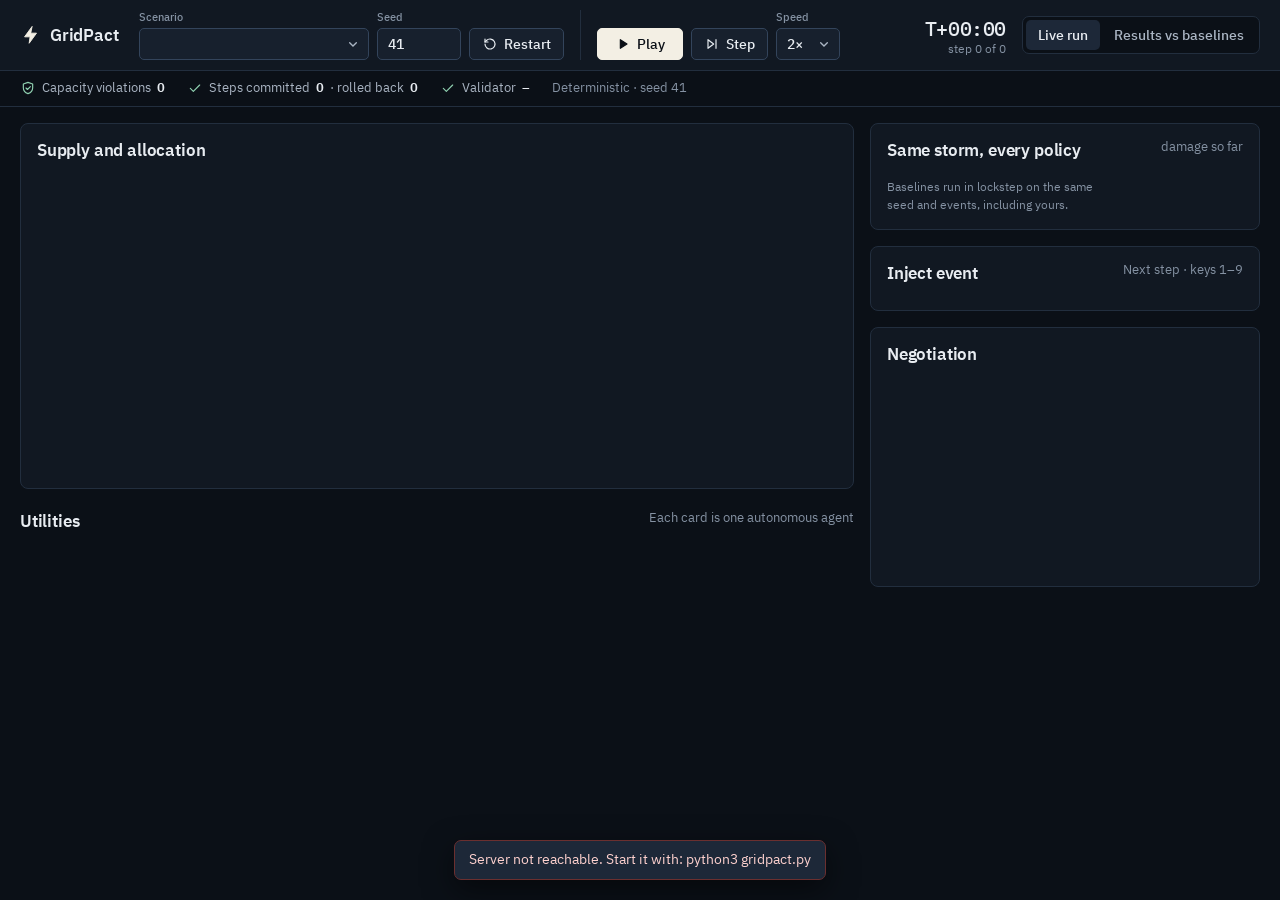
==== commit 5231f05f: "UI polish: live baseline standings, negotiation ledger, presenter keys - Baselines step in lockstep " ====
--- a/web/index.html
+++ b/web/index.html
@@ -107,7 +107,7 @@
         <div class="chart" id="chart" role="img" aria-label="Power supply and allocations over time"></div>
       </section>
 
-      <section class="panel panel-agents" aria-labelledby="agents-title">
+      <section class="panel-agents" aria-labelledby="agents-title">
         <div class="panel-head">
           <h2 id="agents-title">Utilities</h2>
           <span class="panel-note" id="agents-note">Each card is one autonomous agent</span>
@@ -117,10 +117,19 @@
     </div>
 
     <aside class="col-side">
+      <section class="panel panel-standings" aria-labelledby="standings-title">
+        <div class="panel-head">
+          <h2 id="standings-title">Same storm, every policy</h2>
+          <span class="panel-note">damage so far</span>
+        </div>
+        <div id="standings" class="standings" aria-live="polite"></div>
+        <p class="standings-note">Baselines run in lockstep on the same seed and events, including yours.</p>
+      </section>
+
       <section class="panel panel-inject" aria-labelledby="inject-title">
         <div class="panel-head">
           <h2 id="inject-title">Inject event</h2>
-          <span class="panel-note">Lands on the next step</span>
+          <span class="panel-note">Next step · keys 1–9</span>
         </div>
         <div id="inject" class="inject-list"></div>
         <div id="inject-queue" class="inject-queue" aria-live="polite"></div>
--- a/web/styles.css
+++ b/web/styles.css
@@ -188,7 +188,7 @@
 .agent-head { display: flex; align-items: center; gap: 8px; }
 .agent-icon { width: 26px; height: 26px; border-radius: 6px; display: grid; place-items: center; background: color-mix(in srgb, var(--c) 18%, transparent); color: var(--c); }
 .agent-icon svg { width: 17px; height: 17px; }
-.agent-name { font-weight: 600; font-size: 15px; line-height: 1.25; flex: 1; min-width: 0; }
+.agent-name { font-weight: 600; font-size: 15px; line-height: 1.25; flex: 1; min-width: 0; min-height: 2.5em; display: flex; align-items: center; }
 .agent-head { align-items: center; flex-wrap: wrap; row-gap: 6px; min-height: 0; }
 .agent-head::after { content: ""; flex-basis: 100%; order: 2; }
 .agent-head .status { order: 3; }
@@ -232,12 +232,59 @@
 .kind-dot { width: 9px; height: 9px; border-radius: 2px; background: var(--c); flex: none; }
 
 /* ---------------- inject ---------------- */
-.panel-agents { background: none; border: 0; padding: 4px 0 0; }
-.panel-agents .agent-table { background: var(--panel); border: 1px solid var(--line); border-radius: var(--r); }
+.panel-agents { padding: 4px 0 0; min-width: 0; }
+.agent-table-wrap, .cmp-wrap {
+  overflow-x: auto;
+  background:
+    linear-gradient(to right, var(--panel) 30%, rgba(17,24,34,0)) left / 28px 100% no-repeat local,
+    linear-gradient(to left, var(--panel) 30%, rgba(17,24,34,0)) right / 28px 100% no-repeat local,
+    radial-gradient(farthest-side at 0 50%, rgba(0,0,0,.55), transparent) left / 12px 100% no-repeat scroll,
+    radial-gradient(farthest-side at 100% 50%, rgba(0,0,0,.55), transparent) right / 12px 100% no-repeat scroll,
+    var(--panel);
+}
+.panel-agents .agent-table-wrap { border: 1px solid var(--line); border-radius: var(--r); padding: 10px 8px 4px; }
+.agent-table td, .agent-table th { white-space: nowrap; }
 .panel-inject { flex: none; }
-.inject-list { display: flex; flex-direction: column; gap: 6px; }
+
+/* ---------------- live standings ---------------- */
+.panel-standings { flex: none; }
+.panel-standings .panel-head, .panel-inject .panel-head { margin-bottom: 8px; }
+.standings { display: grid; grid-template-columns: max-content minmax(60px, 1fr) max-content max-content; gap: 7px 10px; align-items: center; font-size: 13px; color: var(--text-2); }
+.standings .st-name { white-space: nowrap; }
+.standings .st-name.is-gp { color: var(--text); font-weight: 600; }
+.standings .st-bar { height: 10px; border-radius: 0 3px 3px 0; background: var(--text-3); opacity: .65; transition: width .35s var(--ease); min-width: 1px; }
+.standings .st-bar.is-gp { background: var(--ivory); opacity: 1; }
+.standings .st-num { text-align: right; color: var(--text); font-weight: 500; }
+.standings .st-fail { text-align: right; font-size: 12px; color: var(--text-3); white-space: nowrap; }
+.standings .st-fail.has-fail { color: var(--fail); }
+.standings-note { margin: 8px 0 0; font-size: 12px; color: var(--text-3); line-height: 1.45; text-wrap: balance; }
+.standings-lead { grid-column: 1 / -1; font-size: 13px; color: var(--text); margin: 0 0 2px; text-wrap: balance; }
+.standings-lead b { color: var(--ivory); }
+
+/* ---------------- negotiation ledger (latest step) ---------------- */
+.ledger { width: 100%; border-collapse: collapse; font-size: 12.5px; margin: 4px 0 8px; font-variant-numeric: tabular-nums; }
+.ledger th, .ledger td { padding: 4px 6px; text-align: right; border-bottom: 1px solid var(--line); white-space: nowrap; }
+.ledger th:first-child, .ledger td:first-child { text-align: left; color: var(--text-3); font: 500 12px var(--mono); }
+.ledger thead th { font: 500 12px var(--font); color: var(--text-2); vertical-align: bottom; }
+.ledger thead th .lh { display: inline-flex; flex-direction: column; align-items: flex-end; gap: 2px; }
+.ledger thead th svg { width: 14px; height: 14px; color: var(--c); }
+.ledger td { color: var(--text); }
+.ledger td.nil { color: var(--text-3); }
+.ledger tr.l-final td { border-top: 1px solid var(--line-strong); font-weight: 600; }
+.ledger tr.l-credit td { color: var(--text-2); }
+.ledger .held { display: inline-flex; align-items: center; gap: 2px; color: var(--stress); font-size: 11.5px; font-weight: 600; }
+.ledger .held svg { width: 11px; height: 11px; color: var(--stress); }
+.ledger-caption { font-size: 12px; color: var(--text-3); margin: 0 0 2px; }
+.log-step.is-old .ledger, .log-step.is-old .ledger-caption { display: none; }
+.log-step.has-ledger:not(.is-old) .log-line.k-concede, .log-step.has-ledger:not(.is-old) .log-line.k-credit,
+.log-step.has-ledger:not(.is-old) .log-more { display: none; }
+
+/* presenter key hint on inject buttons */
+.inject-btn span { flex: 1; }
+.kbd { font: 500 11.5px var(--mono); color: var(--text-3); border: 1px solid var(--line-strong); border-radius: 4px; padding: 0 5px; line-height: 18px; }
+.inject-list { display: grid; grid-template-columns: 1fr 1fr; gap: 6px; }
 .inject-btn {
-  display: flex; align-items: center; gap: 9px; text-align: left; width: 100%;
+  display: flex; align-items: center; gap: 7px; min-height: 36px; text-align: left; width: 100%;
   font: 500 13px/1.3 var(--font); color: var(--text);
   background: var(--panel-2); border: 1px solid var(--line); border-radius: var(--r-sm);
   padding: 8px 10px; cursor: pointer; transition: border-color .15s var(--ease), background-color .15s var(--ease);
@@ -260,9 +307,9 @@
 .log-tag { font-size: 12px; color: var(--text-3); }
 .log-tag.is-contested { color: var(--text-2); }
 .log-tag.is-fallback { color: var(--fail); }
-.log-outcome { font-size: 13px; color: var(--text); margin: 0 0 4px; }
+.log-outcome { font-size: 13px; color: var(--text); margin: 0 0 4px; text-wrap: pretty; }
 .log-outcome.is-fallback { color: var(--fail); }
-.log-response { font-size: 13px; color: var(--text); background: var(--stress-bg); border: 1px solid #4a3c22; border-radius: var(--r-sm); padding: 7px 9px; margin: 2px 0 8px; line-height: 1.45; }
+.log-response { font-size: 13.5px; color: var(--text); margin: 4px 0 10px; line-height: 1.45; text-wrap: pretty; }
 .log-response b { color: var(--stress); font-weight: 600; }
 .log-more { font-size: 12px; color: var(--text-3); margin: 2px 0 0 32px; }
 .log-event { font-size: 13px; color: var(--stress); display: flex; gap: 6px; align-items: flex-start; margin: 2px 0 6px; }
@@ -313,7 +360,7 @@
 .cmp-table .metric-name { color: var(--text); font-weight: 500; }
 .cmp-table .metric-hint { display: block; font-size: 12px; color: var(--text-3); font-weight: 400; }
 .cmp-table tr.row-guarantee td { color: var(--text); }
-.results-note { font-size: 13px; color: var(--text-3); margin-top: 10px; line-height: 1.5; max-width: 68ch; text-wrap: pretty; }
+.results-note { font-size: 13px; color: var(--text-3); margin-top: 10px; line-height: 1.5; max-width: 58ch; text-wrap: pretty; }
 .delta { display: inline-block; font-size: 12px; font-weight: 600; padding: 1px 6px; border-radius: 4px; margin-left: 6px; }
 .delta-good { color: var(--ok); background: rgba(143,208,176,.1); }
 .delta-bad { color: var(--fail); background: rgba(242,112,106,.12); }
@@ -357,13 +404,11 @@
   .chart-readout { justify-content: flex-start; gap: 4px 14px; }
   .chart { height: 240px; }
   .agents { grid-template-columns: minmax(0, 1fr); }
-  .agent-table-wrap { overflow-x: auto; }
   .col-side { top: 0; }
   .transport { padding-left: 0; border-left: 0; }
   #scenario { min-width: 0; width: 100%; }
   .run-setup { flex-wrap: wrap; }
   .headline { font-size: 21px; }
-  .cmp-wrap { overflow-x: auto; }
 }
 @media (prefers-reduced-motion: reduce) {
   *, *::before, *::after { transition: none !important; animation: none !important; }
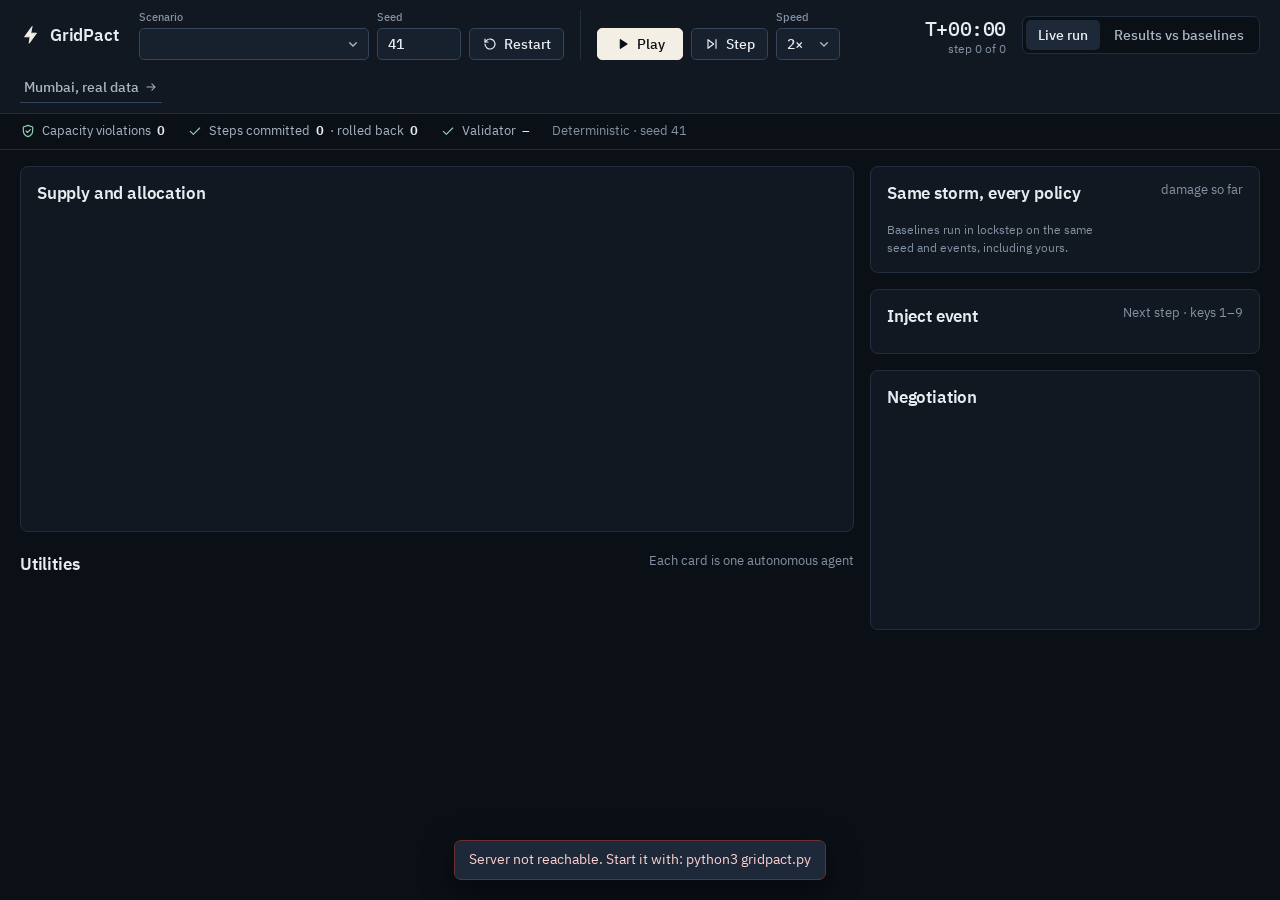
==== commit 39cee3af: "Mumbai on real data: city page, ensemble forecast, three protocol fixes - City mode (gridpact/city.p" ====
--- a/web/index.html
+++ b/web/index.html
@@ -83,6 +83,7 @@
     <button role="tab" id="tab-live" class="tab" aria-selected="true" aria-controls="view-live">Live run</button>
     <button role="tab" id="tab-results" class="tab" aria-selected="false" aria-controls="view-results">Results vs baselines</button>
   </nav>
+  <a class="nav-city" href="city.html">Mumbai, real data<svg aria-hidden="true"><use href="#i-down"/></svg></a>
 </header>
 
 <div class="guarantees" aria-label="Hard guarantees, checked every step">
--- a/web/styles.css
+++ b/web/styles.css
@@ -122,6 +122,9 @@
 .tab { font: 500 13.5px var(--font); color: var(--text-2); background: none; border: 0; padding: 6px 12px; border-radius: 5px; cursor: pointer; }
 .tab:hover { color: var(--text); }
 .tab[aria-selected="true"] { background: var(--panel-3); color: var(--text); }
+.nav-city { display: inline-flex; align-items: center; gap: 5px; font: 500 13.5px var(--font); color: var(--text-2); text-decoration: none; padding: 6px 4px; border-bottom: 1px solid var(--line-strong); }
+.nav-city:hover { color: var(--text); border-color: var(--ivory); }
+.nav-city svg { width: 14px; height: 14px; transform: rotate(-90deg); }
 
 /* ---------------- guarantees strip ---------------- */
 .guarantees {
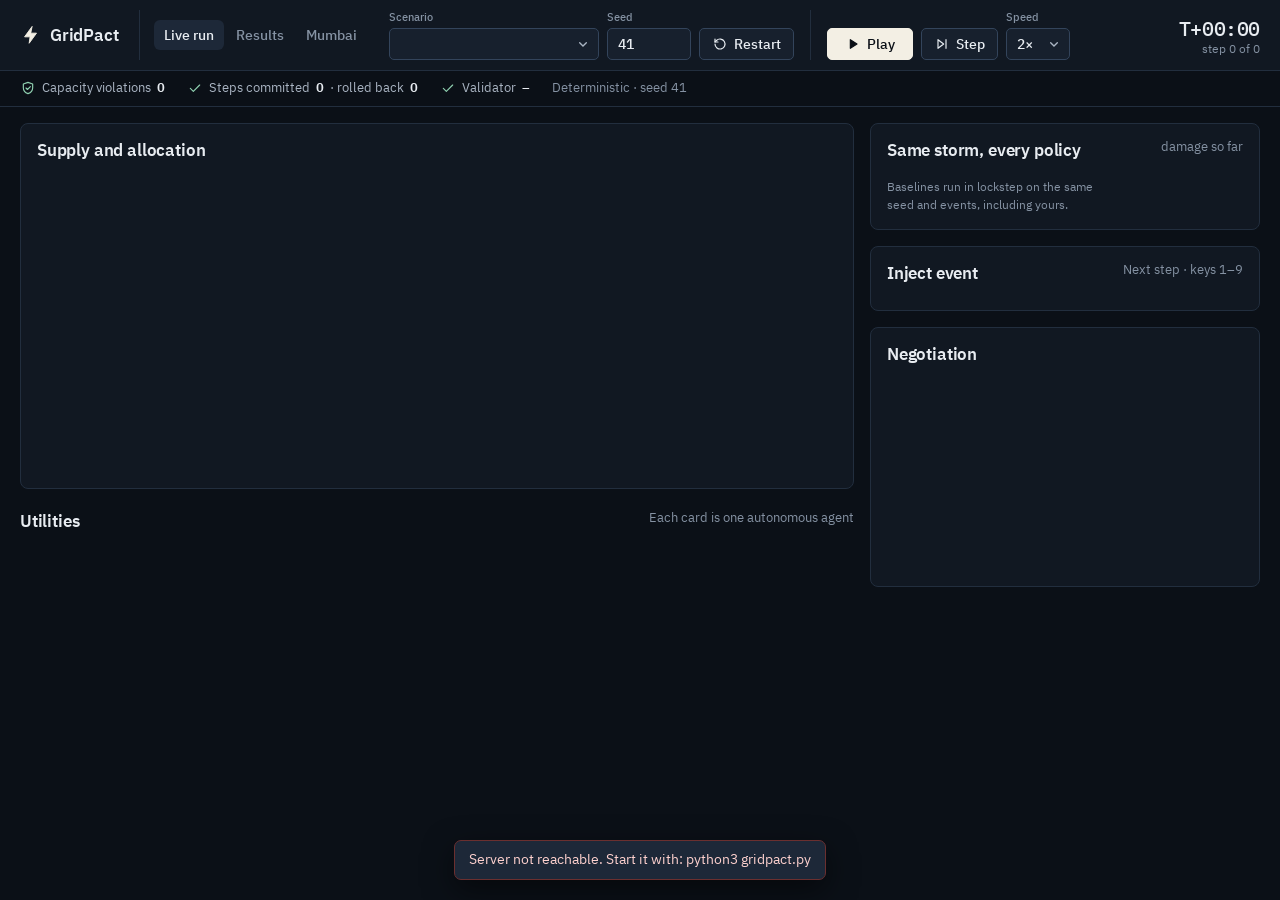
==== commit ff4f65c7: "UI polish: one navigation on both pages, no eyebrow kickers, tidier small multiples" ====
--- a/web/index.html
+++ b/web/index.html
@@ -41,6 +41,13 @@
     <svg class="brand-mark" viewBox="0 0 24 24" aria-hidden="true"><use href="#i-bolt"/></svg>
     <span class="brand-name">GridPact</span>
   </div>
+  <nav class="pages" aria-label="Pages">
+    <div class="pages-tabs" role="tablist" aria-label="View">
+      <button role="tab" id="tab-live" aria-selected="true" aria-controls="view-live">Live run</button>
+      <button role="tab" id="tab-results" aria-selected="false" aria-controls="view-results">Results</button>
+    </div>
+    <a href="city.html">Mumbai</a>
+  </nav>
 
   <div class="run-setup" role="group" aria-label="Run setup">
     <label class="field">
@@ -79,11 +86,6 @@
     <span class="clock-sub" id="clock-sub">step 0 of 0</span>
   </div>
 
-  <nav class="tabs" role="tablist" aria-label="View">
-    <button role="tab" id="tab-live" class="tab" aria-selected="true" aria-controls="view-live">Live run</button>
-    <button role="tab" id="tab-results" class="tab" aria-selected="false" aria-controls="view-results">Results vs baselines</button>
-  </nav>
-  <a class="nav-city" href="city.html">Mumbai, real data<svg aria-hidden="true"><use href="#i-down"/></svg></a>
 </header>
 
 <div class="guarantees" aria-label="Hard guarantees, checked every step">
--- a/web/styles.css
+++ b/web/styles.css
@@ -89,12 +89,12 @@
 select, input {
   font: 500 13.5px var(--font); color: var(--text);
   background: var(--panel-2); border: 1px solid var(--line-strong); border-radius: var(--r-sm);
-  height: 32px; padding: 0 10px;
+  height: 32px; padding: 0 10px; caret-color: var(--ivory);
 }
 select { padding-right: 28px; appearance: none; cursor: pointer;
   background-image: url("data:image/svg+xml,%3Csvg xmlns='http://www.w3.org/2000/svg' viewBox='0 0 24 24' fill='none' stroke='%23aab5c3' stroke-width='2' stroke-linecap='round'%3E%3Cpath d='m7 10 5 5 5-5'/%3E%3C/svg%3E");
   background-repeat: no-repeat; background-position: right 7px center; background-size: 16px; }
-#scenario { min-width: 230px; }
+#scenario { min-width: 210px; }
 .field-seed input { width: 84px; }
 select:hover, input:hover { border-color: #46597a; }
 
@@ -118,13 +118,12 @@
 .clock-time { font: 500 20px var(--mono); letter-spacing: -0.02em; }
 .clock-sub { font-size: 12px; color: var(--text-3); }
 
-.tabs { display: flex; gap: 2px; background: var(--bg); padding: 3px; border-radius: 7px; border: 1px solid var(--line); }
-.tab { font: 500 13.5px var(--font); color: var(--text-2); background: none; border: 0; padding: 6px 12px; border-radius: 5px; cursor: pointer; }
-.tab:hover { color: var(--text); }
-.tab[aria-selected="true"] { background: var(--panel-3); color: var(--text); }
-.nav-city { display: inline-flex; align-items: center; gap: 5px; font: 500 13.5px var(--font); color: var(--text-2); text-decoration: none; padding: 6px 4px; border-bottom: 1px solid var(--line-strong); }
-.nav-city:hover { color: var(--text); border-color: var(--ivory); }
-.nav-city svg { width: 14px; height: 14px; transform: rotate(-90deg); }
+/* page switcher: the same control on both pages, beside the brand */
+.pages { display: flex; align-items: center; gap: 2px; padding-left: 14px; margin-right: 6px; border-left: 1px solid var(--line); align-self: stretch; }
+.pages-tabs { display: contents; }
+.pages a, .pages button { font: 500 13.5px var(--font); color: var(--text-3); text-decoration: none; padding: 6px 10px; border-radius: 6px; background: none; border: 0; cursor: pointer; }
+.pages a:hover, .pages button:hover { color: var(--text); background: var(--panel-2); }
+.pages a[aria-current="page"], .pages button[aria-selected="true"] { color: var(--text); background: var(--panel-3); }
 
 /* ---------------- guarantees strip ---------------- */
 .guarantees {
@@ -400,8 +399,6 @@
   .run-setup .field:first-child { flex: 1 1 100%; }
   .run-setup .field:first-child select { width: 100%; }
   .clock { margin-left: auto; }
-  .tabs { width: 100%; }
-  .tab { flex: 1; }
   .guarantees { gap: 6px 16px; }
   .panel-head { flex-wrap: wrap; }
   .chart-readout { justify-content: flex-start; gap: 4px 14px; }
